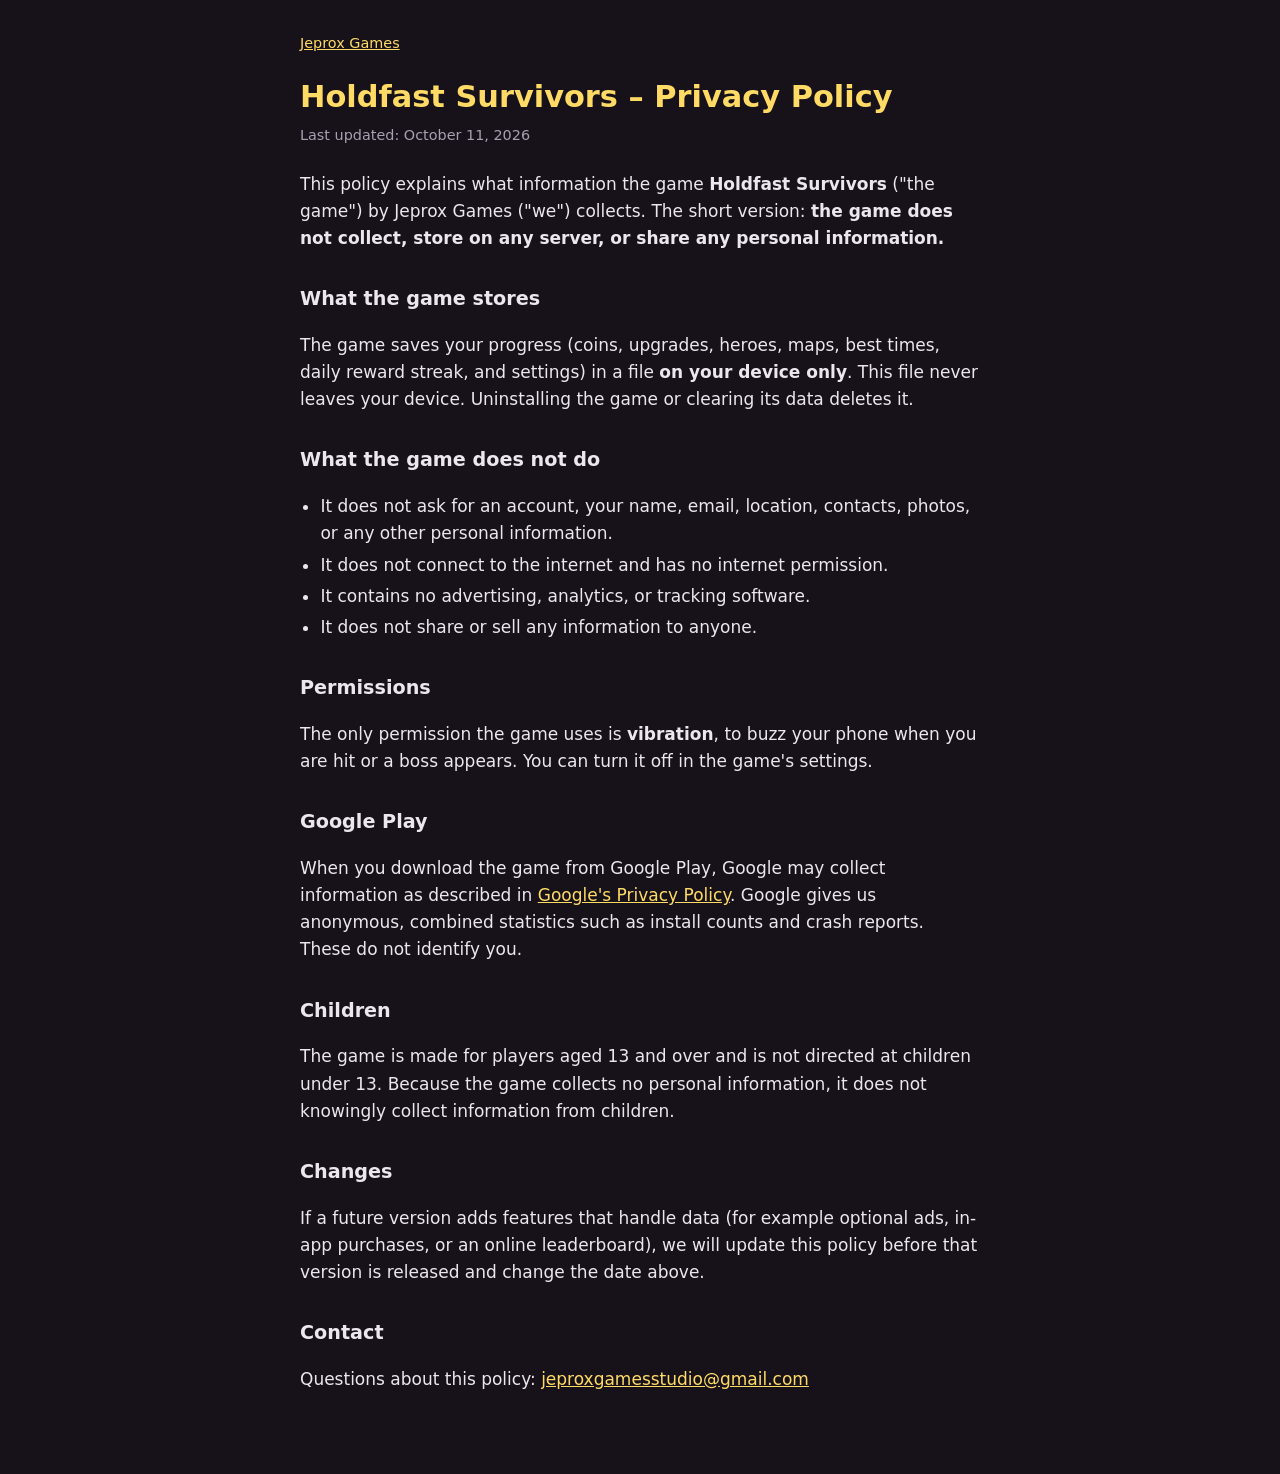
==== holdfast-survivors/privacy.html @ 075b6c97 "Jeprox Games site: Holdfast Survivors privacy policy Co-Authored-By: Claude Opus 5.5 <noreply@anthro" ====
<!doctype html>
<html lang="en">
<head>
<meta charset="utf-8">
<meta name="viewport" content="width=device-width, initial-scale=1">
<title>Holdfast Survivors – Privacy Policy</title>
<link rel="stylesheet" href="../style.css">
</head>
<body>
<main>
<p class="back"><a href="../index.html">Jeprox Games</a></p>
<h1>Holdfast Survivors – Privacy Policy</h1>
<p class="meta">Last updated: October 11, 2026</p>

<p>This policy explains what information the game <strong>Holdfast Survivors</strong>
("the game") by Jeprox Games ("we") collects. The short version: <strong>the game does
not collect, store on any server, or share any personal information.</strong></p>

<h2>What the game stores</h2>
<p>The game saves your progress (coins, upgrades, heroes, maps, best times, daily
reward streak, and settings) in a file <strong>on your device only</strong>. This file
never leaves your device. Uninstalling the game or clearing its data deletes it.</p>

<h2>What the game does not do</h2>
<ul>
<li>It does not ask for an account, your name, email, location, contacts, photos, or any other personal information.</li>
<li>It does not connect to the internet and has no internet permission.</li>
<li>It contains no advertising, analytics, or tracking software.</li>
<li>It does not share or sell any information to anyone.</li>
</ul>

<h2>Permissions</h2>
<p>The only permission the game uses is <strong>vibration</strong>, to buzz your phone
when you are hit or a boss appears. You can turn it off in the game's settings.</p>

<h2>Google Play</h2>
<p>When you download the game from Google Play, Google may collect information as
described in <a href="https://policies.google.com/privacy">Google's Privacy Policy</a>.
Google gives us anonymous, combined statistics such as install counts and crash
reports. These do not identify you.</p>

<h2>Children</h2>
<p>The game is made for players aged 13 and over and is not directed at children
under 13. Because the game collects no personal information, it does not knowingly
collect information from children.</p>

<h2>Changes</h2>
<p>If a future version adds features that handle data (for example optional ads,
in-app purchases, or an online leaderboard), we will update this policy before that
version is released and change the date above.</p>

<h2>Contact</h2>
<p>Questions about this policy: <a href="mailto:jeproxgamesstudio@gmail.com">jeproxgamesstudio@gmail.com</a></p>
</main>
</body>
</html>
---- style.css ----
:root {
  --bg: #17121a;
  --panel: #221a26;
  --fg: #ece6ef;
  --muted: #a99fb0;
  --gold: #ffdb66;
  color-scheme: dark;
}
* { box-sizing: border-box; }
body {
  margin: 0;
  background: var(--bg);
  color: var(--fg);
  font: 17px/1.6 system-ui, -apple-system, "Segoe UI", Roboto, sans-serif;
  padding: 32px 16px 64px;
}
main { max-width: 680px; margin: 0 auto; }
h1 { color: var(--gold); font-size: 1.9rem; line-height: 1.2; margin: 0 0 8px; text-wrap: balance; }
h2 { font-size: 1.2rem; margin: 32px 0 8px; }
.meta, .back { color: var(--muted); font-size: 0.9rem; margin: 0 0 24px; }
a { color: var(--gold); }
ul { padding-left: 1.2em; }
li { margin: 4px 0; }
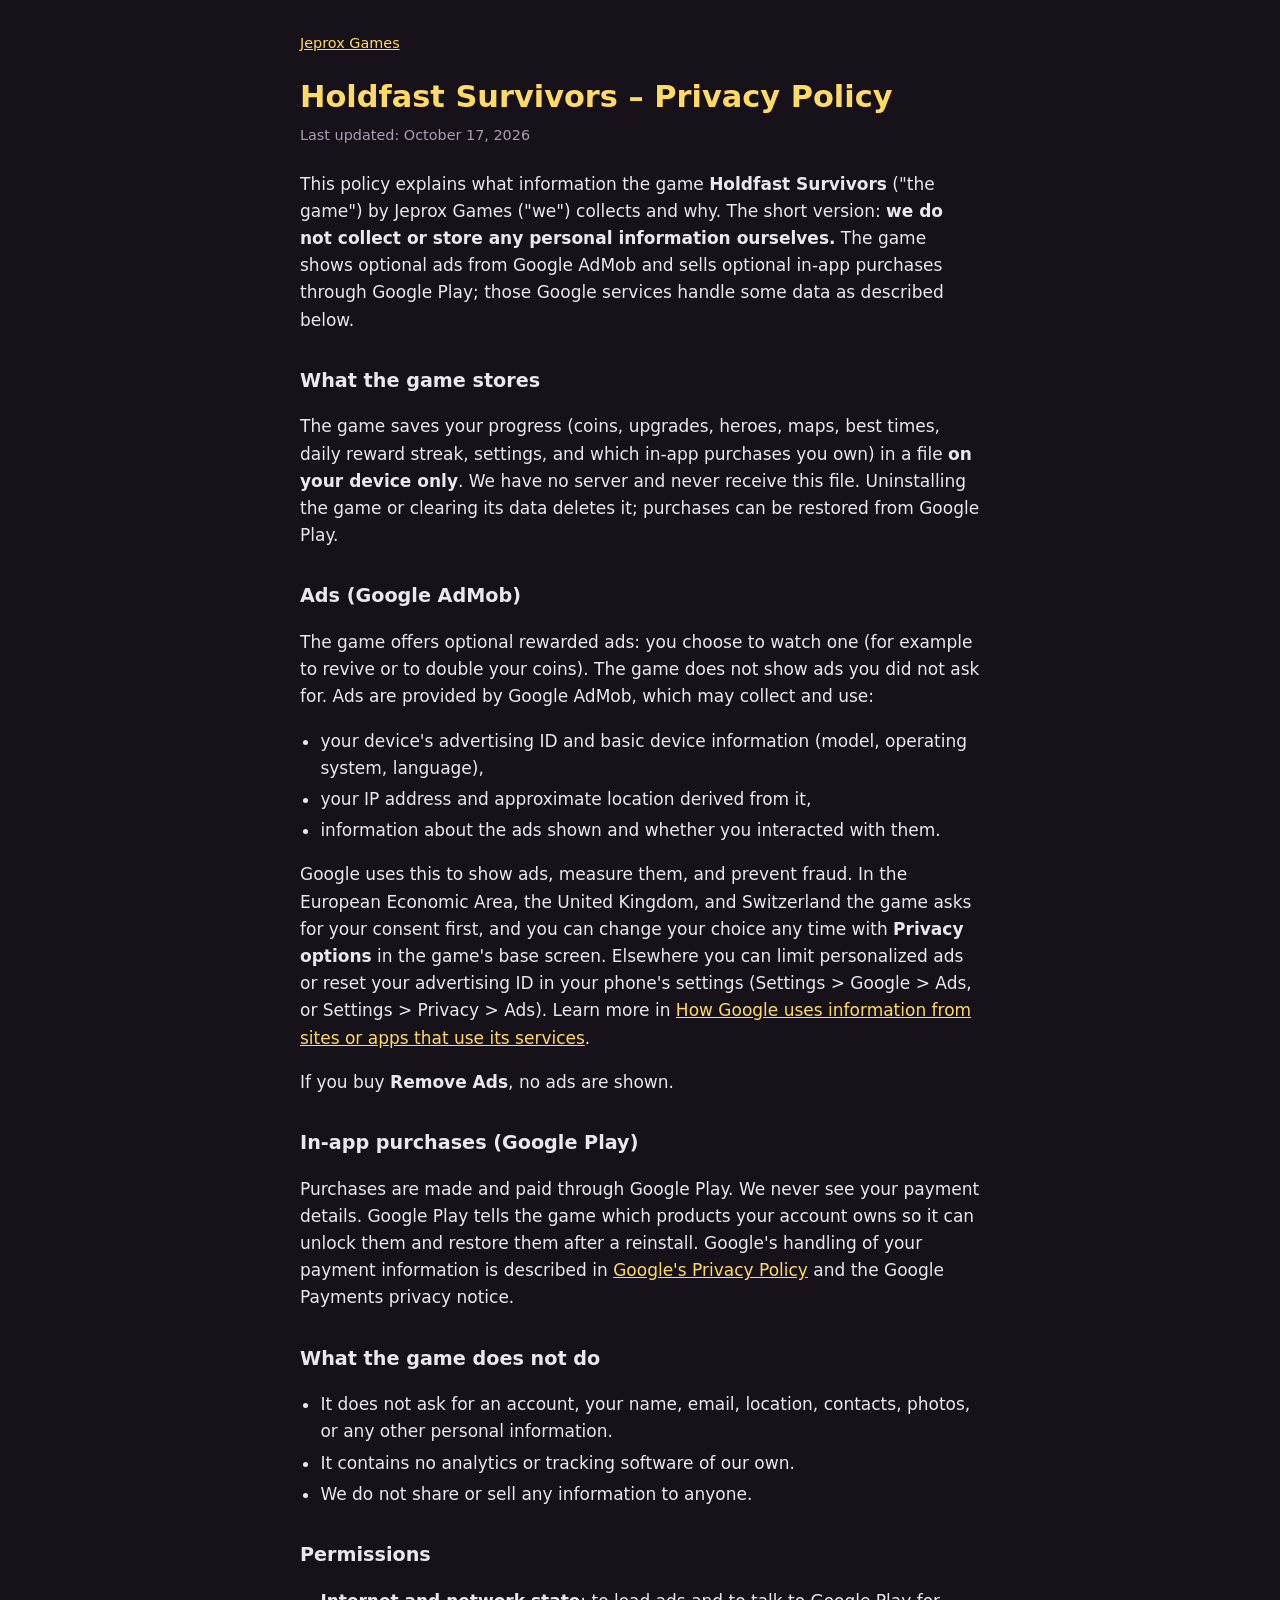
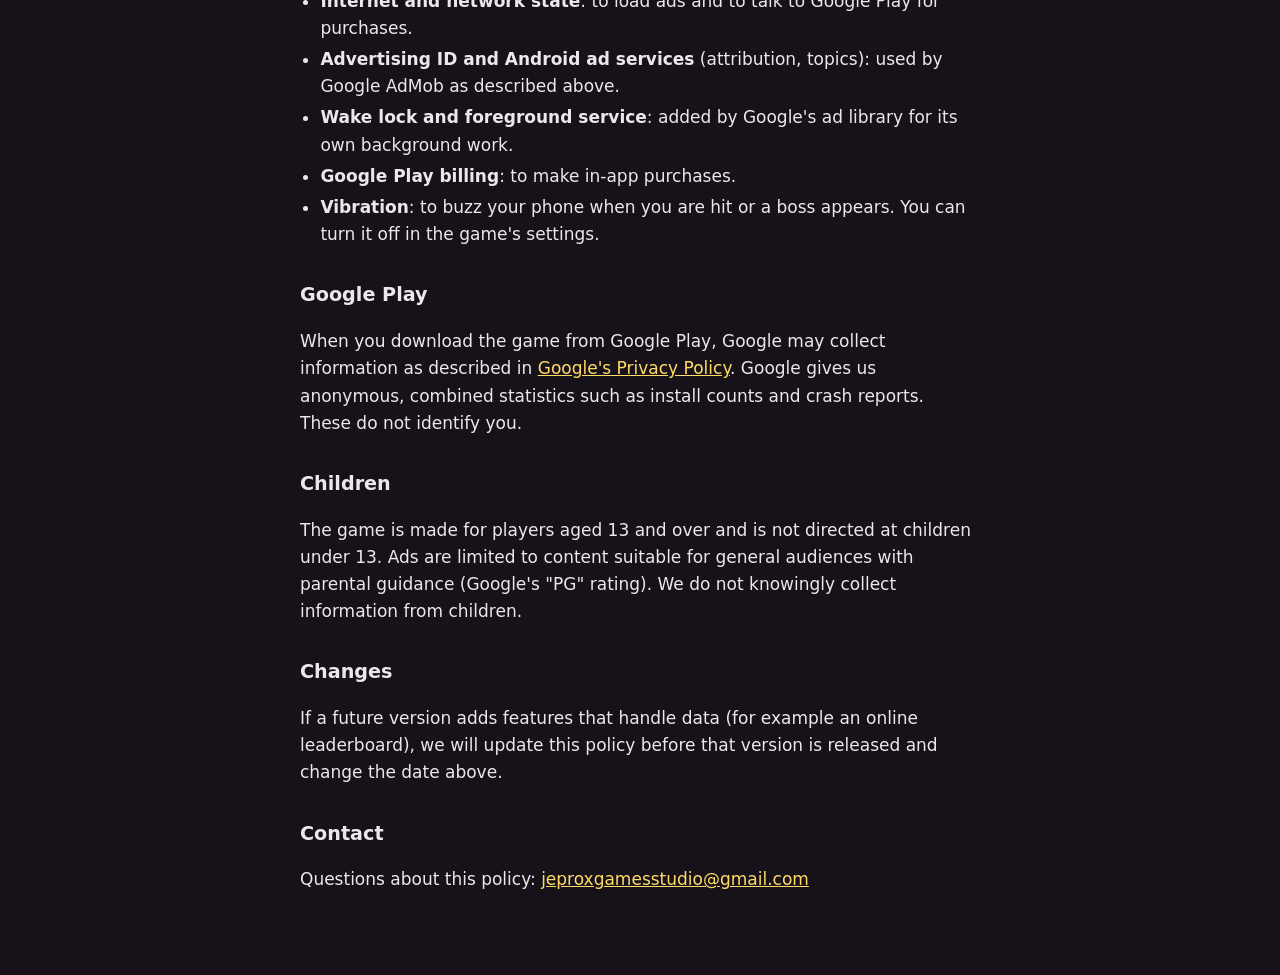
==== commit 2f20d16a: "Holdfast Survivors privacy policy: optional ads (AdMob) and in-app purchases For game version 0.7.0:" ====
--- a/holdfast-survivors/privacy.html
+++ b/holdfast-survivors/privacy.html
@@ -10,28 +10,60 @@
 <main>
 <p class="back"><a href="../index.html">Jeprox Games</a></p>
 <h1>Holdfast Survivors – Privacy Policy</h1>
-<p class="meta">Last updated: October 11, 2026</p>
+<p class="meta">Last updated: October 17, 2026</p>
 
 <p>This policy explains what information the game <strong>Holdfast Survivors</strong>
-("the game") by Jeprox Games ("we") collects. The short version: <strong>the game does
-not collect, store on any server, or share any personal information.</strong></p>
+("the game") by Jeprox Games ("we") collects and why. The short version: <strong>we
+do not collect or store any personal information ourselves.</strong> The game shows
+optional ads from Google AdMob and sells optional in-app purchases through Google Play;
+those Google services handle some data as described below.</p>
 
 <h2>What the game stores</h2>
 <p>The game saves your progress (coins, upgrades, heroes, maps, best times, daily
-reward streak, and settings) in a file <strong>on your device only</strong>. This file
-never leaves your device. Uninstalling the game or clearing its data deletes it.</p>
+reward streak, settings, and which in-app purchases you own) in a file <strong>on your
+device only</strong>. We have no server and never receive this file. Uninstalling the
+game or clearing its data deletes it; purchases can be restored from Google Play.</p>
+
+<h2>Ads (Google AdMob)</h2>
+<p>The game offers optional rewarded ads: you choose to watch one (for example to revive
+or to double your coins). The game does not show ads you did not ask for. Ads are
+provided by Google AdMob, which may collect and use:</p>
+<ul>
+<li>your device's advertising ID and basic device information (model, operating system, language),</li>
+<li>your IP address and approximate location derived from it,</li>
+<li>information about the ads shown and whether you interacted with them.</li>
+</ul>
+<p>Google uses this to show ads, measure them, and prevent fraud. In the European
+Economic Area, the United Kingdom, and Switzerland the game asks for your consent first,
+and you can change your choice any time with <strong>Privacy options</strong> in the
+game's base screen. Elsewhere you can limit personalized ads or reset your advertising ID
+in your phone's settings (Settings &gt; Google &gt; Ads, or Settings &gt; Privacy &gt;
+Ads). Learn more in <a href="https://policies.google.com/technologies/partner-sites">How
+Google uses information from sites or apps that use its services</a>.</p>
+<p>If you buy <strong>Remove Ads</strong>, no ads are shown.</p>
+
+<h2>In-app purchases (Google Play)</h2>
+<p>Purchases are made and paid through Google Play. We never see your payment details.
+Google Play tells the game which products your account owns so it can unlock them and
+restore them after a reinstall. Google's handling of your payment information is
+described in <a href="https://policies.google.com/privacy">Google's Privacy Policy</a>
+and the Google Payments privacy notice.</p>
 
 <h2>What the game does not do</h2>
 <ul>
 <li>It does not ask for an account, your name, email, location, contacts, photos, or any other personal information.</li>
-<li>It does not connect to the internet and has no internet permission.</li>
-<li>It contains no advertising, analytics, or tracking software.</li>
-<li>It does not share or sell any information to anyone.</li>
+<li>It contains no analytics or tracking software of our own.</li>
+<li>We do not share or sell any information to anyone.</li>
 </ul>
 
 <h2>Permissions</h2>
-<p>The only permission the game uses is <strong>vibration</strong>, to buzz your phone
-when you are hit or a boss appears. You can turn it off in the game's settings.</p>
+<ul>
+<li><strong>Internet and network state</strong>: to load ads and to talk to Google Play for purchases.</li>
+<li><strong>Advertising ID and Android ad services</strong> (attribution, topics): used by Google AdMob as described above.</li>
+<li><strong>Wake lock and foreground service</strong>: added by Google's ad library for its own background work.</li>
+<li><strong>Google Play billing</strong>: to make in-app purchases.</li>
+<li><strong>Vibration</strong>: to buzz your phone when you are hit or a boss appears. You can turn it off in the game's settings.</li>
+</ul>
 
 <h2>Google Play</h2>
 <p>When you download the game from Google Play, Google may collect information as
@@ -41,13 +73,13 @@
 
 <h2>Children</h2>
 <p>The game is made for players aged 13 and over and is not directed at children
-under 13. Because the game collects no personal information, it does not knowingly
-collect information from children.</p>
+under 13. Ads are limited to content suitable for general audiences with parental
+guidance (Google's "PG" rating). We do not knowingly collect information from children.</p>
 
 <h2>Changes</h2>
-<p>If a future version adds features that handle data (for example optional ads,
-in-app purchases, or an online leaderboard), we will update this policy before that
-version is released and change the date above.</p>
+<p>If a future version adds features that handle data (for example an online
+leaderboard), we will update this policy before that version is released and change the
+date above.</p>
 
 <h2>Contact</h2>
 <p>Questions about this policy: <a href="mailto:jeproxgamesstudio@gmail.com">jeproxgamesstudio@gmail.com</a></p>
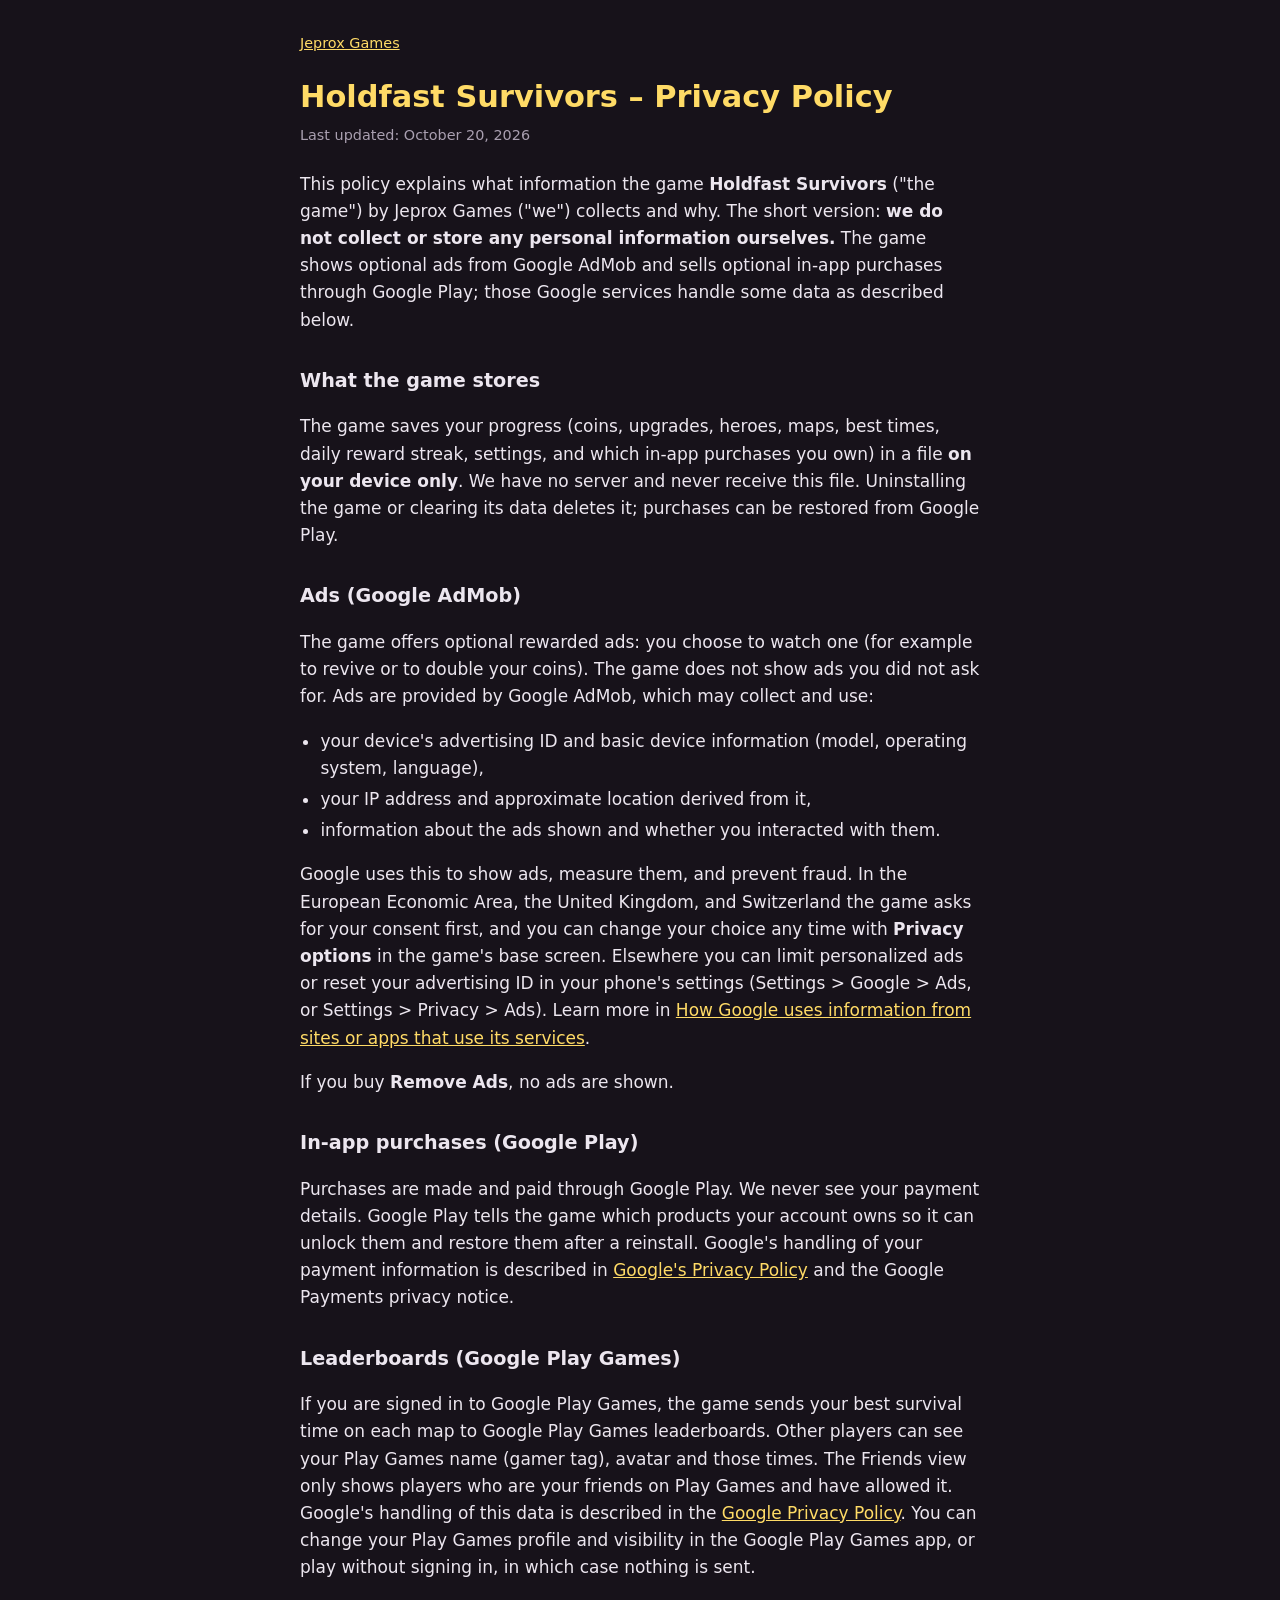
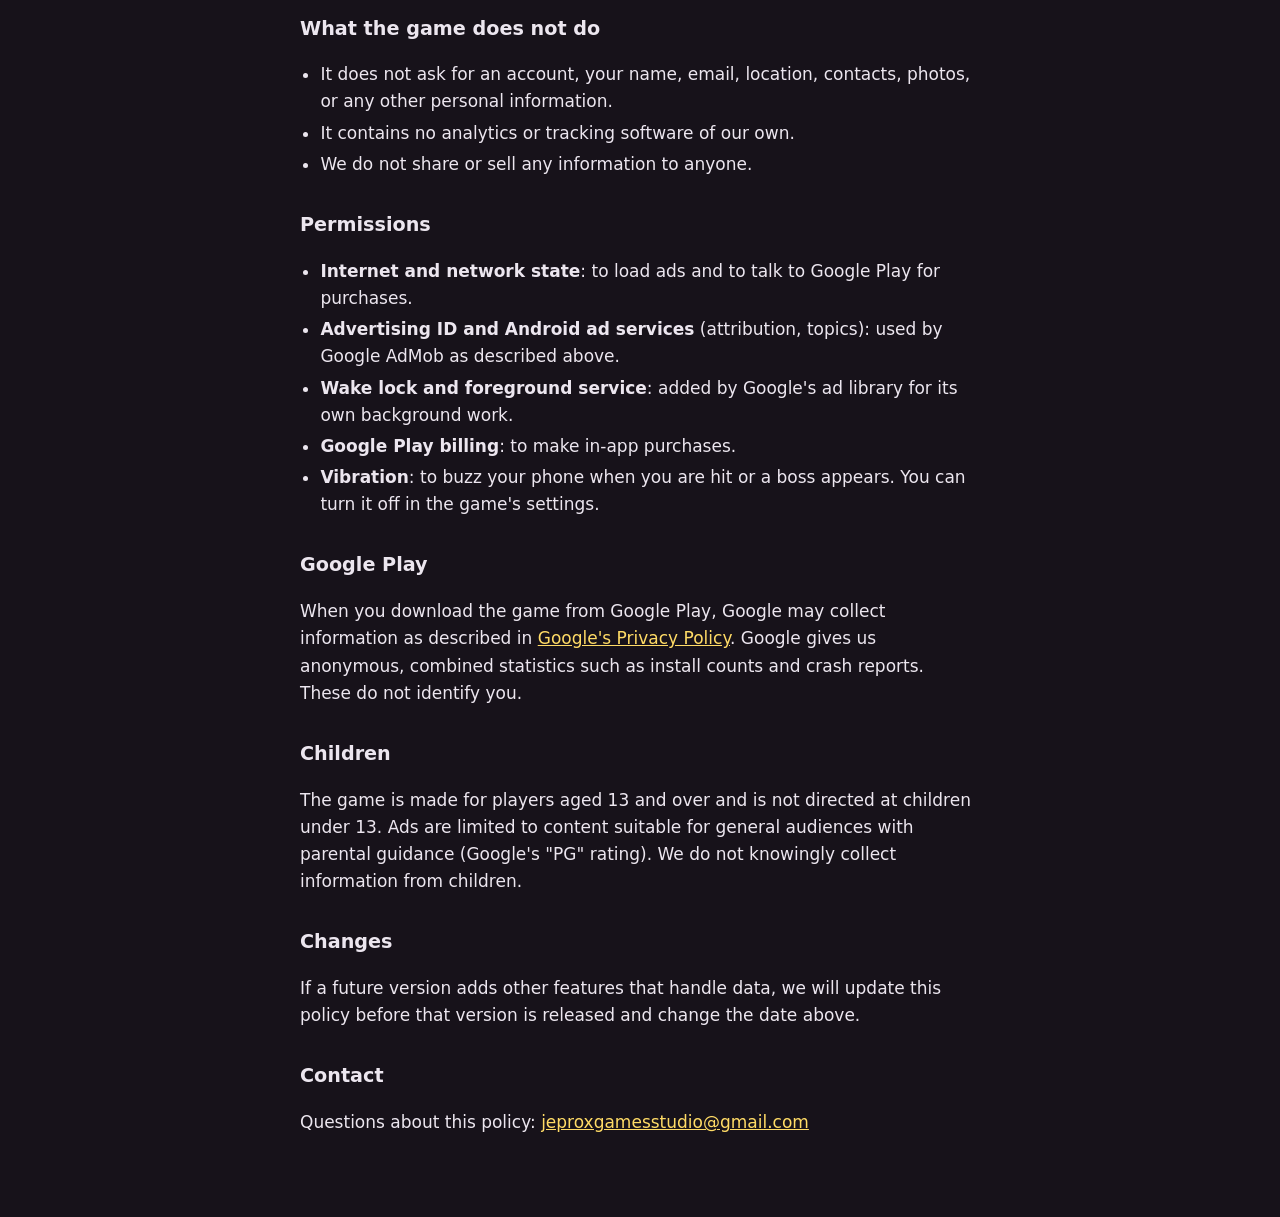
==== commit 426467e1: "Holdfast Survivors privacy policy: Google Play Games leaderboards Co-Authored-By: Claude Opus 5.5 <n" ====
--- a/holdfast-survivors/privacy.html
+++ b/holdfast-survivors/privacy.html
@@ -10,7 +10,7 @@
 <main>
 <p class="back"><a href="../index.html">Jeprox Games</a></p>
 <h1>Holdfast Survivors – Privacy Policy</h1>
-<p class="meta">Last updated: October 17, 2026</p>
+<p class="meta">Last updated: October 20, 2026</p>
 
 <p>This policy explains what information the game <strong>Holdfast Survivors</strong>
 ("the game") by Jeprox Games ("we") collects and why. The short version: <strong>we
@@ -49,6 +49,15 @@
 described in <a href="https://policies.google.com/privacy">Google's Privacy Policy</a>
 and the Google Payments privacy notice.</p>
 
+<h2>Leaderboards (Google Play Games)</h2>
+<p>If you are signed in to Google Play Games, the game sends your best survival time on
+each map to Google Play Games leaderboards. Other players can see your Play Games name
+(gamer tag), avatar and those times. The Friends view only shows players who are your
+friends on Play Games and have allowed it. Google's handling of this data is described in
+the <a href="https://policies.google.com/privacy">Google Privacy Policy</a>. You can change
+your Play Games profile and visibility in the Google Play Games app, or play without
+signing in, in which case nothing is sent.</p>
+
 <h2>What the game does not do</h2>
 <ul>
 <li>It does not ask for an account, your name, email, location, contacts, photos, or any other personal information.</li>
@@ -77,8 +86,7 @@
 guidance (Google's "PG" rating). We do not knowingly collect information from children.</p>
 
 <h2>Changes</h2>
-<p>If a future version adds features that handle data (for example an online
-leaderboard), we will update this policy before that version is released and change the
+<p>If a future version adds other features that handle data, we will update this policy before that version is released and change the
 date above.</p>
 
 <h2>Contact</h2>
